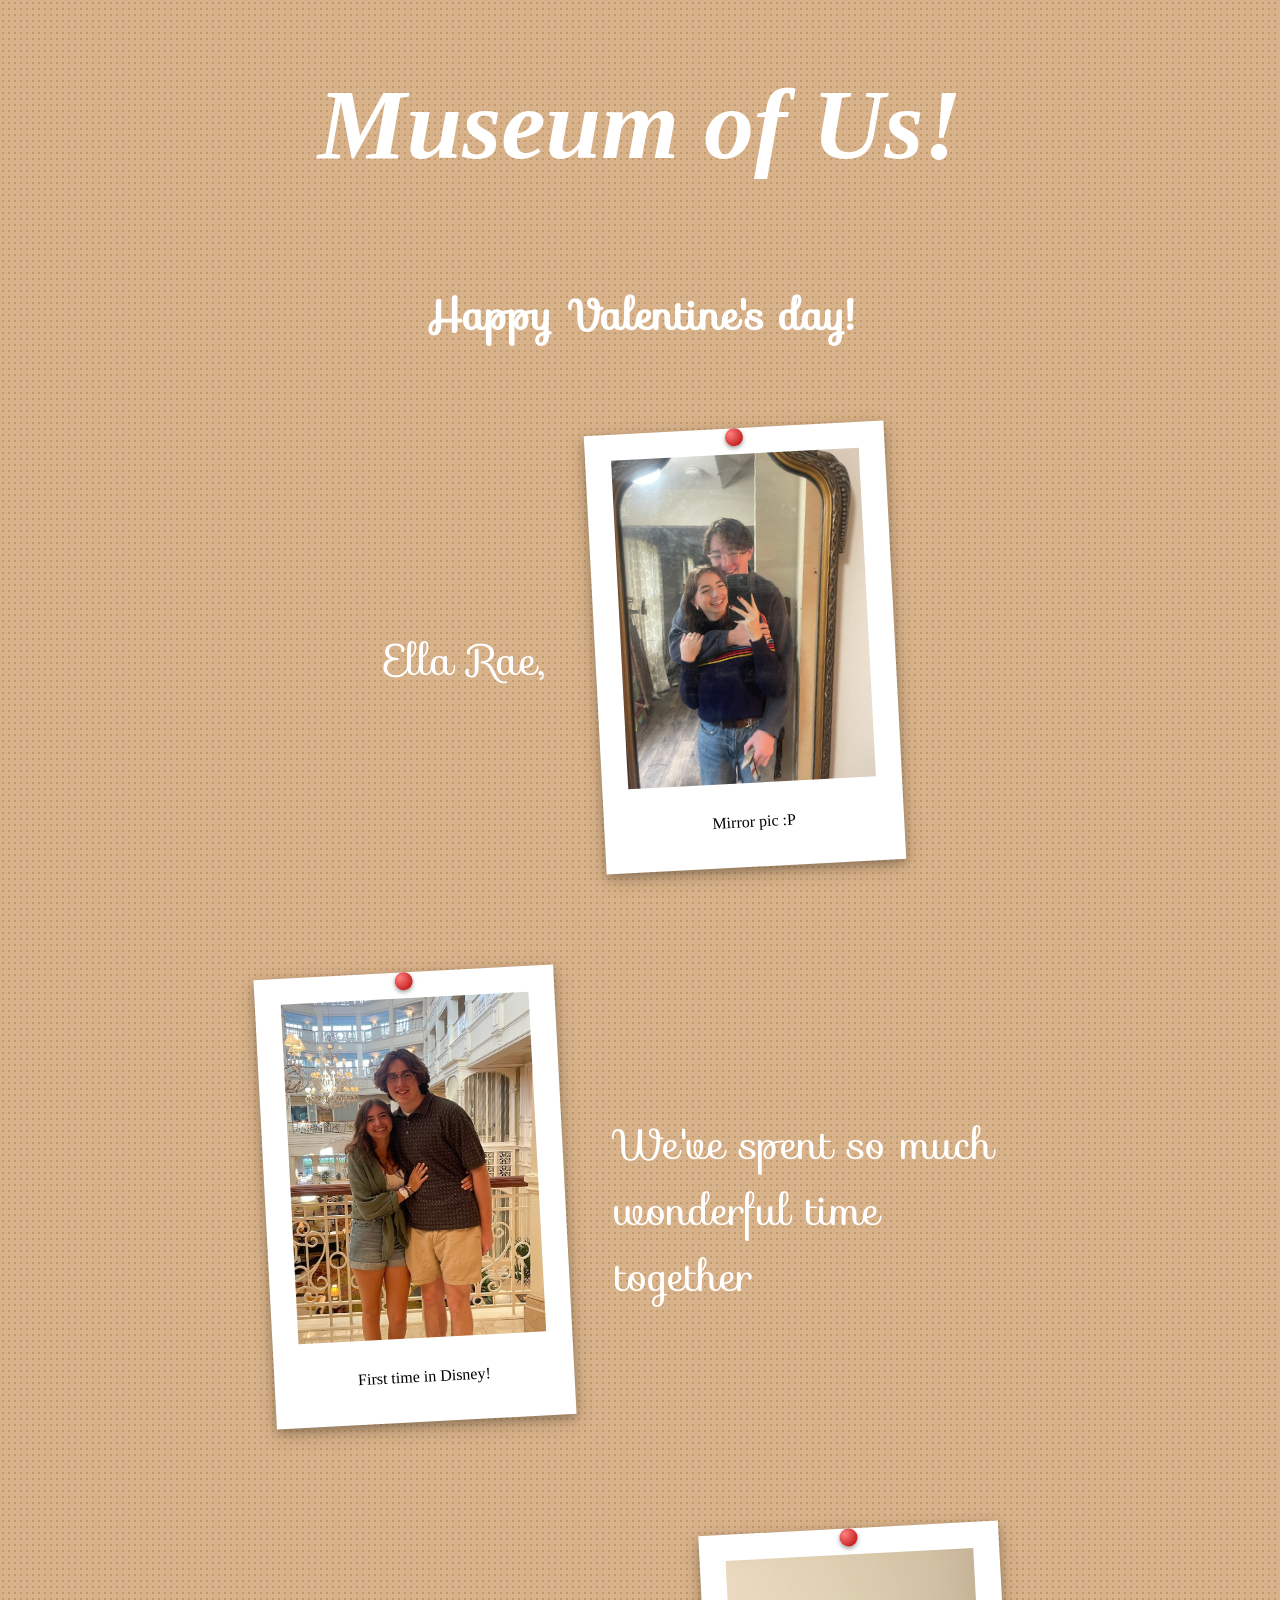
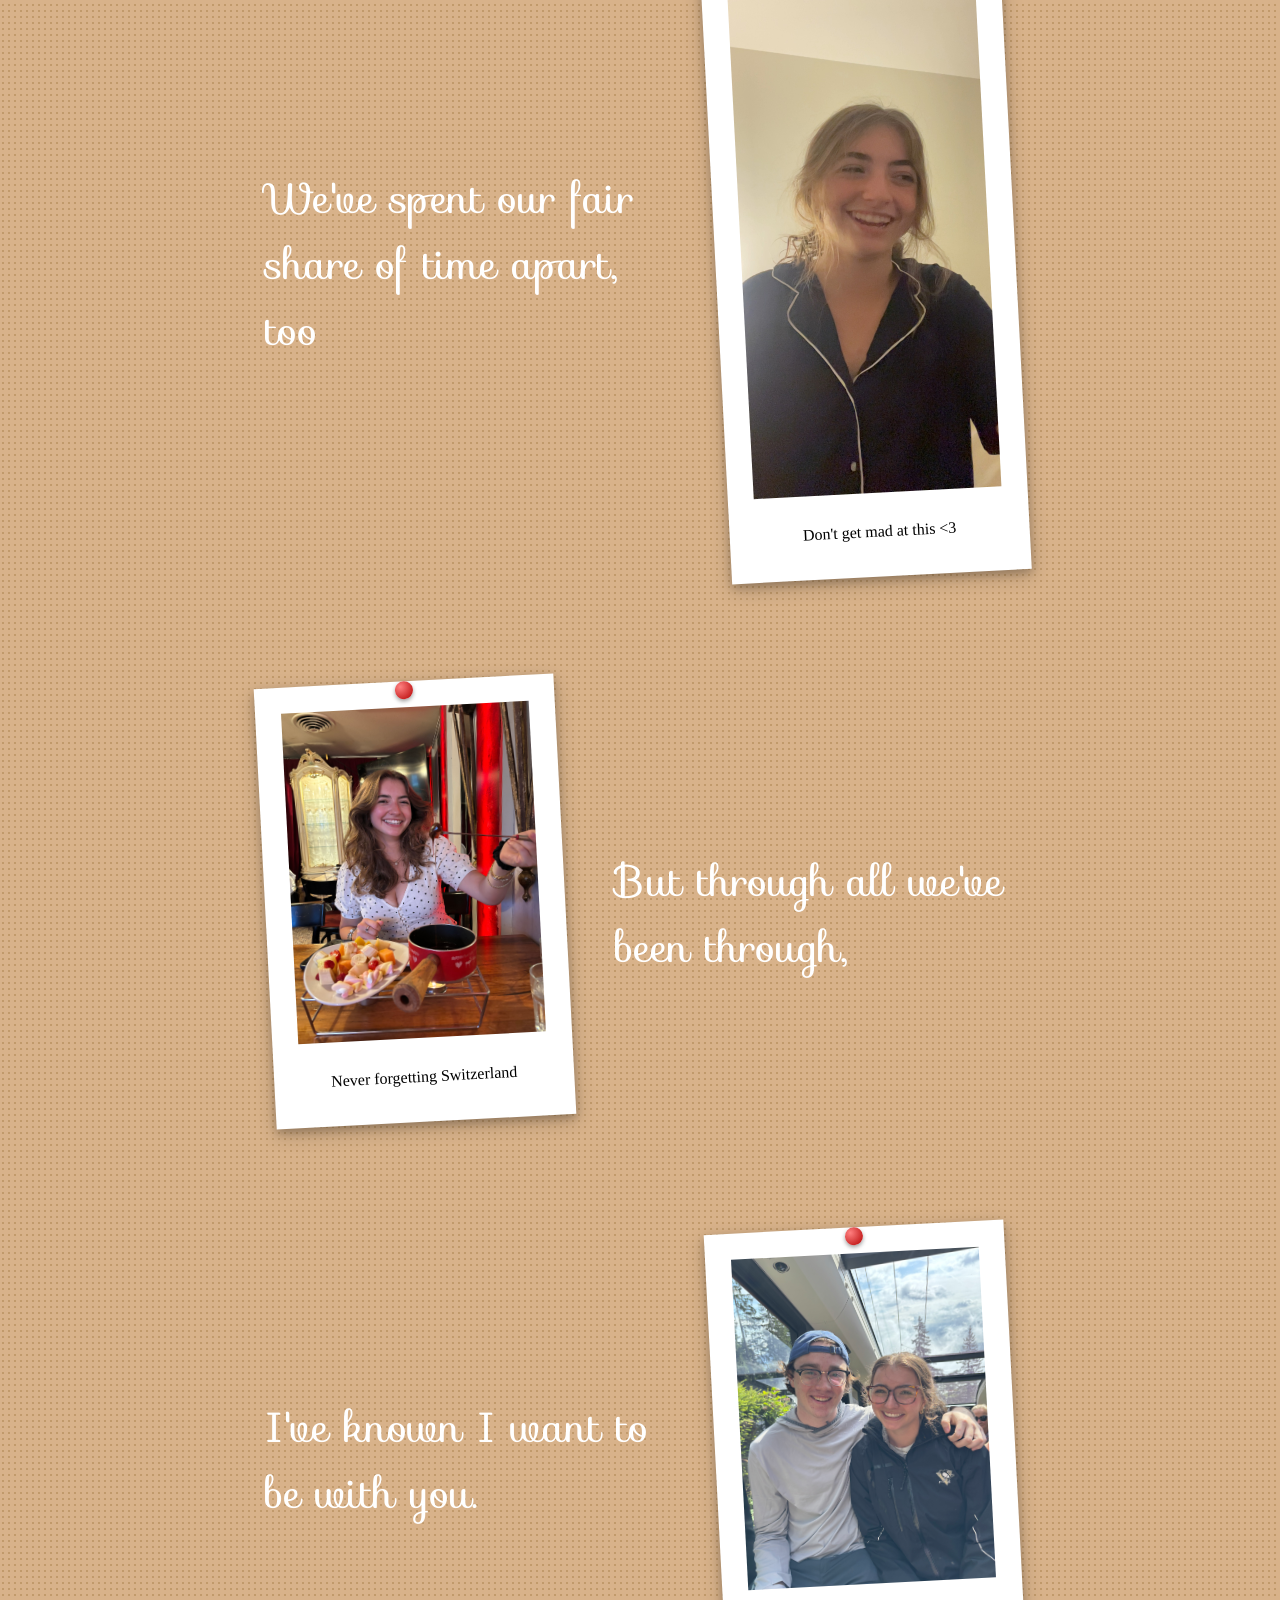
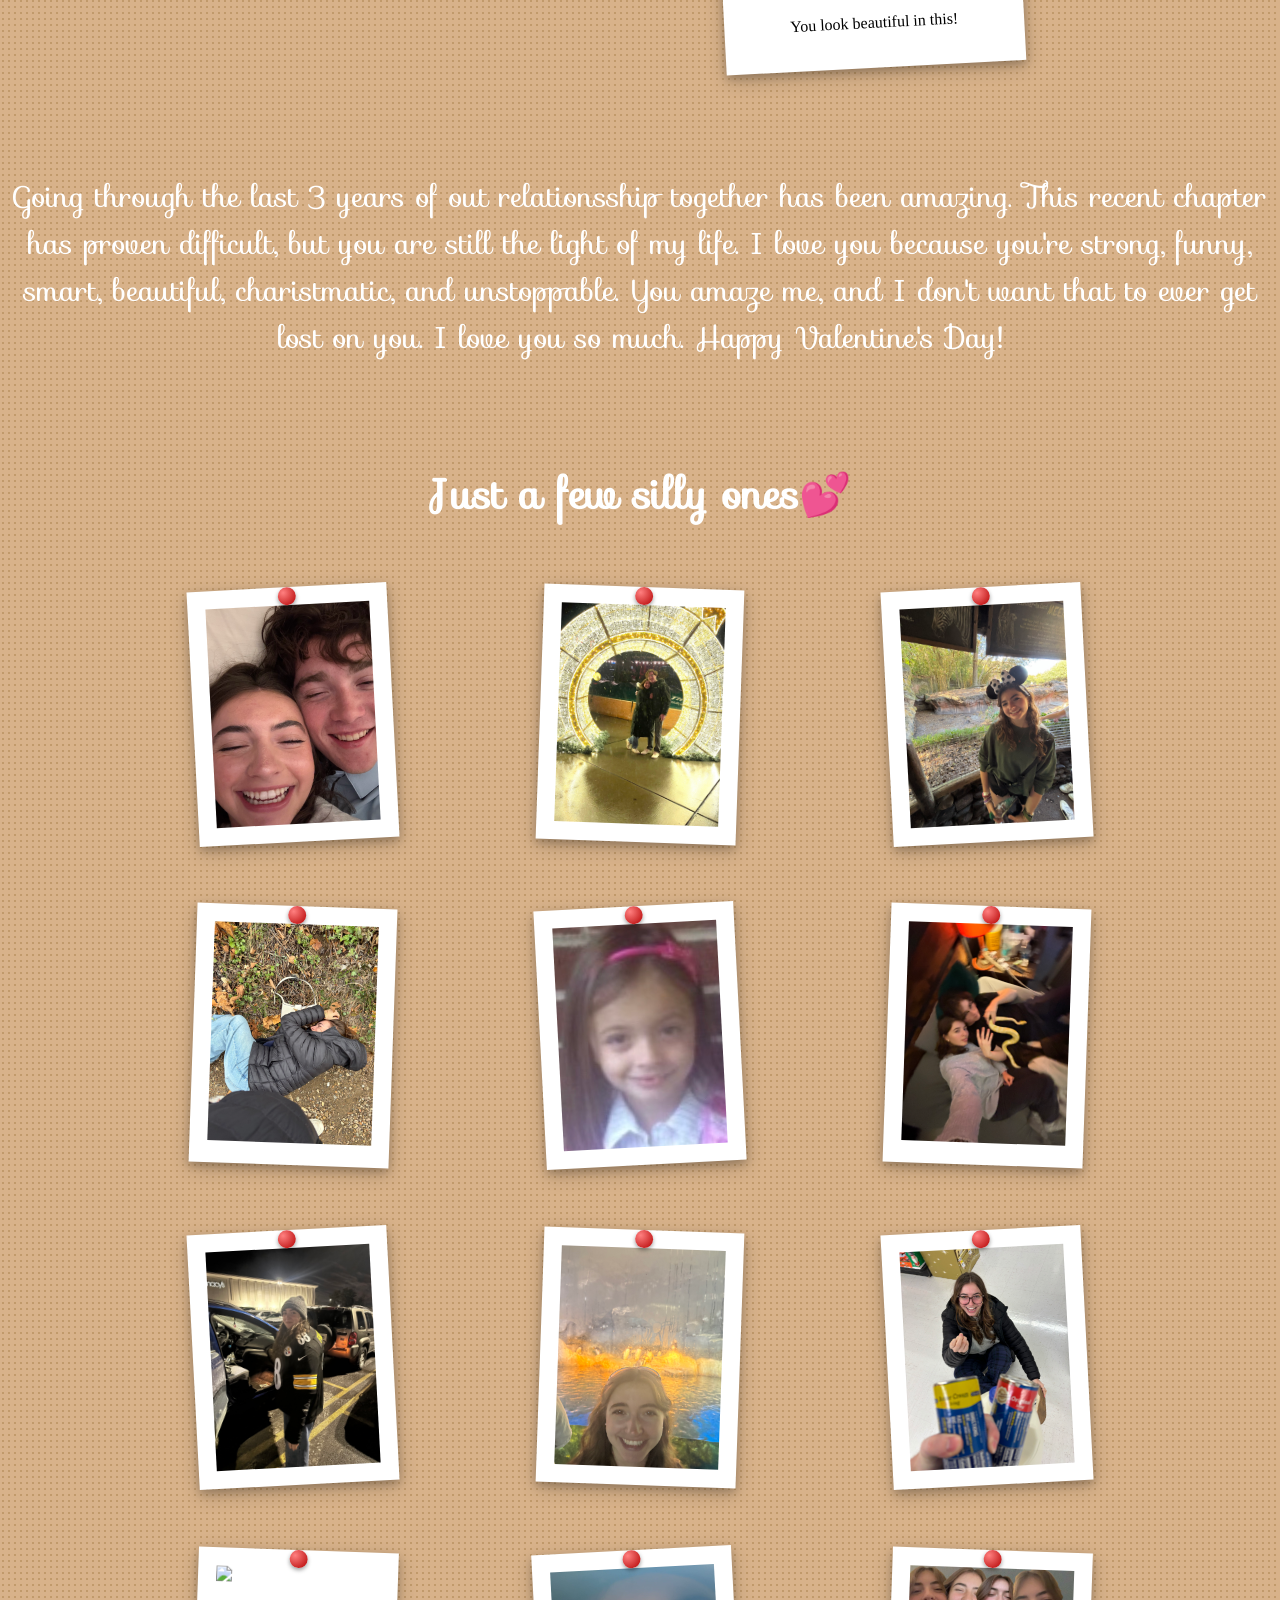
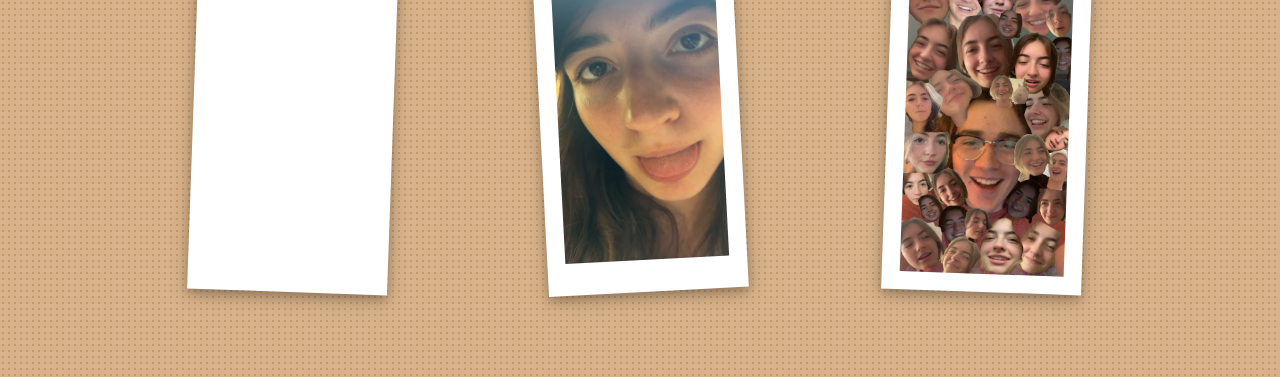
==== index.html @ eb1acf4a "Rename Love.html to index.html" ====
<!DOCTYPE html>
<html lang="en">
<head>
    <meta charset="UTF-8">
    <title>Happy Valentine's Day!</title>
    <link rel="stylesheet" href="Love.css">
    <link rel="stylesheet" href="https://fonts.googleapis.com/css?family=Sofia">
</head>
<body>
    <h1>Museum of Us!</h1>

    <h2 class="gallery-title">
        Happy Valentine's day!
    </h2>


<div class="row right">
  <div class="polaroid">
    <img src="FE648D5F-FF96-4339-B266-048A8FA4B8FD_1_201_a.jpeg">
    <div class="container">
      <p>Mirror pic :P</p>
    </div>
  </div>

  <div class="text">
    Ella Rae,
  </div>
</div>

<div class="row left">
  <div class="polaroid">
    <img src="A79AAF36-A0E9-4FE6-902E-DC66E10CE543.jpeg">
    <div class="container">
      <p>First time in Disney!</p>
    </div>
  </div>

  <div class="text">
    We've spent so much wonderful time together
  </div>
</div>

<div class="row right">
  <div class="polaroid">
    <img src="ellaft.jpeg">
    <div class="container">
      <p>Don't get mad at this <3</p>
    </div>
  </div>

  <div class="text">
    We've spent our fair share of time apart, too
  </div>
</div>

<div class="row left">
  <div class="polaroid">
    <img src="IMG_7657.jpeg">
    <div class="container">
      <p>Never forgetting Switzerland</p>
    </div>
  </div>

  <div class="text">
    But through all we've been through,
  </div>
</div>

<div class="row right">
  <div class="polaroid">
    <img src="IMG_7672.jpeg">
    <div class="container">
      <p>You look beautiful in this!</p>
    </div>
  </div>

  <div class="text">
    I've known I want to be with you.
  </div>
</div>

<p class = "heartfeltMessage">
    Going through the last 3 years of out relationsship together has been amazing. This recent chapter has proven difficult, but you are still the light of my life. I love you because you're strong, funny, smart, beautiful, charistmatic, and unstoppable. You amaze me, and I don't want that to ever get lost on you. I love you so much. Happy Valentine's Day!
</p1>

<h2 class="gallery-title">Just a few silly ones💕</h2>

<div class="polaroid-grid">
  <div class="polaroid">
    <img src="0C4DFBE9-C5E0-4404-B04A-B69EA50B0DDC.jpeg">
  </div>
  <div class="polaroid">
    <img src="9ADC3E48-E852-45F6-AC04-B742553343AC_1_201_a.jpeg">
  </div>
  <div class="polaroid">
    <img src="9FDC1A21-2BAB-4E47-A02D-D4B5FC3E8DA6.jpeg">
  </div>
  <div class="polaroid">
    <img src="840967DE-530D-4FD6-8E19-C689F5546C60.jpeg">
  </div>
  <div class="polaroid">
    <img src="6928500D-A2A8-42E8-9A0B-D8FB3236AA26_4_5005_c.jpeg">
  </div>
  <div class="polaroid">
    <img src="A0D3555D-60BD-44D2-830A-140F1077F35B.jpeg">
  </div>
  <div class="polaroid">
    <img src="B34D8E74-71FD-46D0-9D19-577A5DF55568.jpeg">
  </div>
  <div class="polaroid">
    <img src="D10C3EE1-E97E-4730-89FC-90CFB016E3D3.jpeg">
  </div>
  <div class="polaroid">
    <img src="F98C5DC7-B96E-4959-8698-88F04F122800.jpeg">
  </div>
  <div class="polaroid">
    <img src="lp_image.jpeg">
  </div>
  <div class="polaroid">
    <img src="IMG_8205.jpeg">
  </div>
  <div class="polaroid">
    <img src="IMG_8207.jpeg">
  </div>
</div>


</body>
</html>
---- Love.css ----
h1 {
    color: white;
    font-style: italic;
    font-family: cursive;
    font-size: 100px;
    text-align: center;
}

.heartfeltMessage {
    color: white;
    font-family: "sofia";
    font-size: 30px;
    text-align: center;
}

.text {
  color: white;
  font-family: "Sofia";
  font-size: 42px;
  max-width: 400px;
}

.row {
  display: flex;
  align-items: center;
  justify-content: center;
  gap: 50px;
  margin: 80px 0;
}

.row.right {
  flex-direction: row-reverse;
}

body {
  background-color: #d8b28a;
  background-image: radial-gradient(#c19a6b 1px, transparent 1px);
  background-size: 6px 6px;
}


.polaroid {
  width: 300px;
  background-color: white;
  padding: 20px;
  padding-bottom: 20px; /* thicker bottom like real polaroid */
  box-shadow: 0 4px 8px rgba(0,0,0,0.2), 0 6px 20px rgba(0,0,0,0.19);
  margin-bottom: 25px;
  box-sizing: border-box;
  position: relative;
}

/* Red push pin */
.polaroid::before {
  content: "";
  width: 18px;
  height: 18px;
  background: radial-gradient(circle at 30% 30%, #ff8080, #b30000);
  border-radius: 50%;
  position: absolute;
  top: 0px;
  left: 50%;
  transform: translateX(-50%);
  box-shadow: 0 2px 4px rgba(0,0,0,0.4);
}

/* Tilt variation */
.polaroid:nth-child(odd) {
  transform: rotate(-3deg);
}

.polaroid:nth-child(even) {
  transform: rotate(2deg);
}

/* Image centered with even frame */
.polaroid img {
  width: 100%;
  display: block;
  border: 6px solid white; /* ensures equal left/right frame */
  box-sizing: border-box;
  margin: 0 auto;
}

/* Caption */
.container {
  text-align: center;
  padding-top: 8px;

}

.gallery-title {
  text-align: center;
  color: white;
  font-family: "Sofia";
  font-size: 42px;
  margin-top: 100px;
}

.polaroid-grid {
  display: grid;
  grid-template-columns: repeat(3, 1fr);
  gap: 40px;
  max-width: 1000px;
  margin: 60px auto;
  justify-items: center;
}

.polaroid-grid .polaroid {
  width: 200px;
  padding: 12px;
}
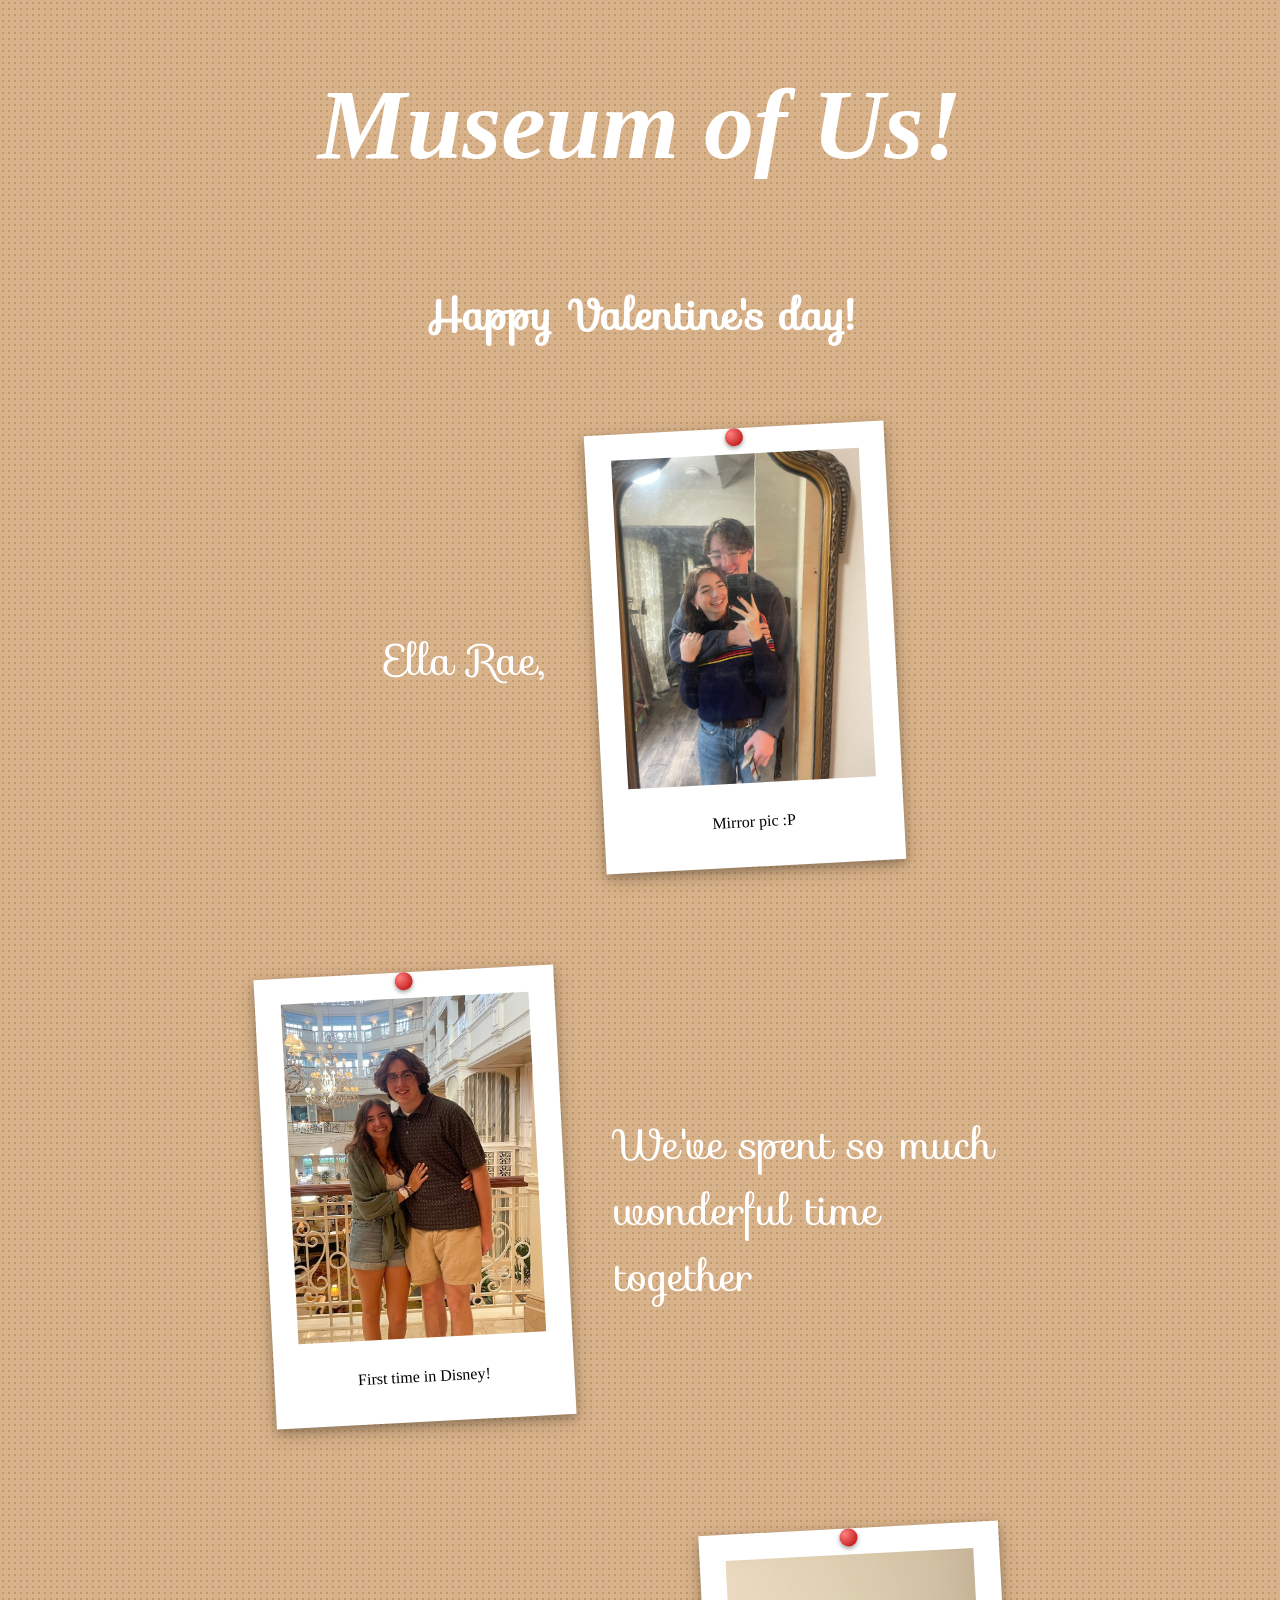
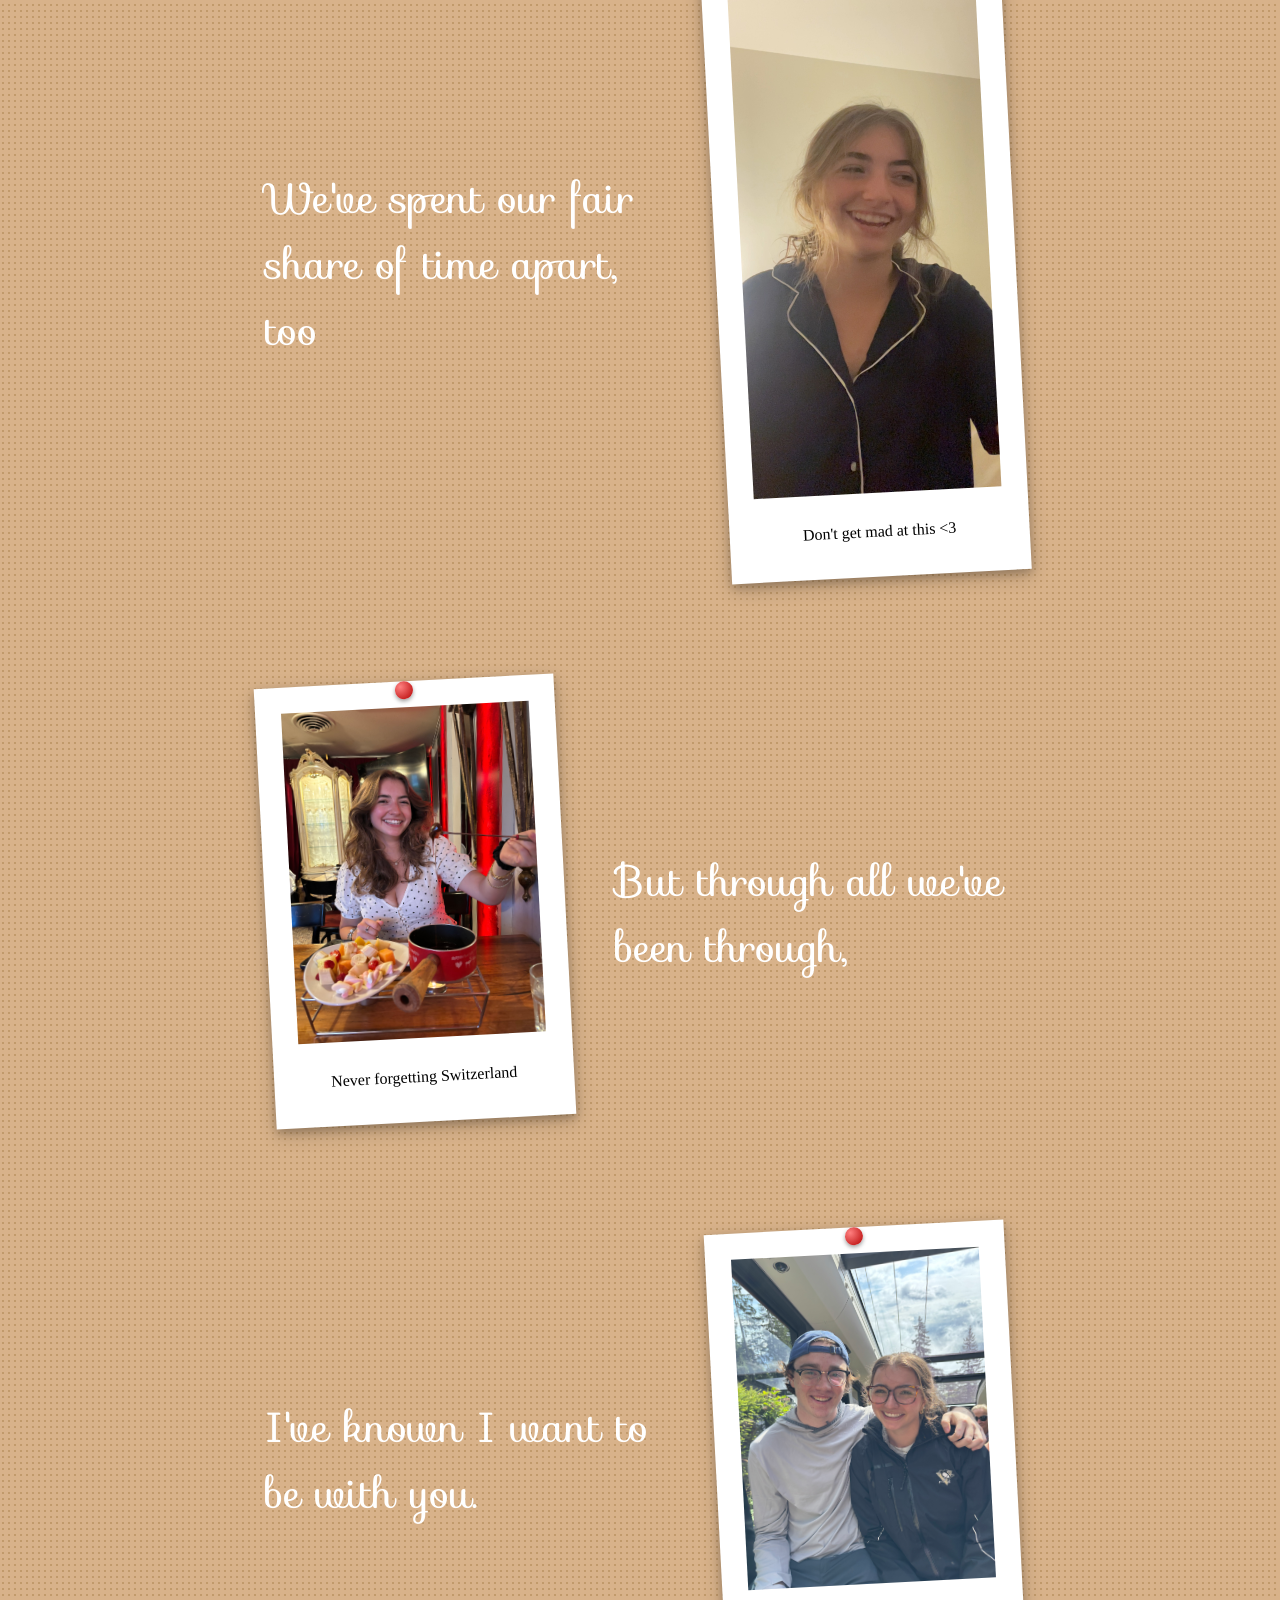
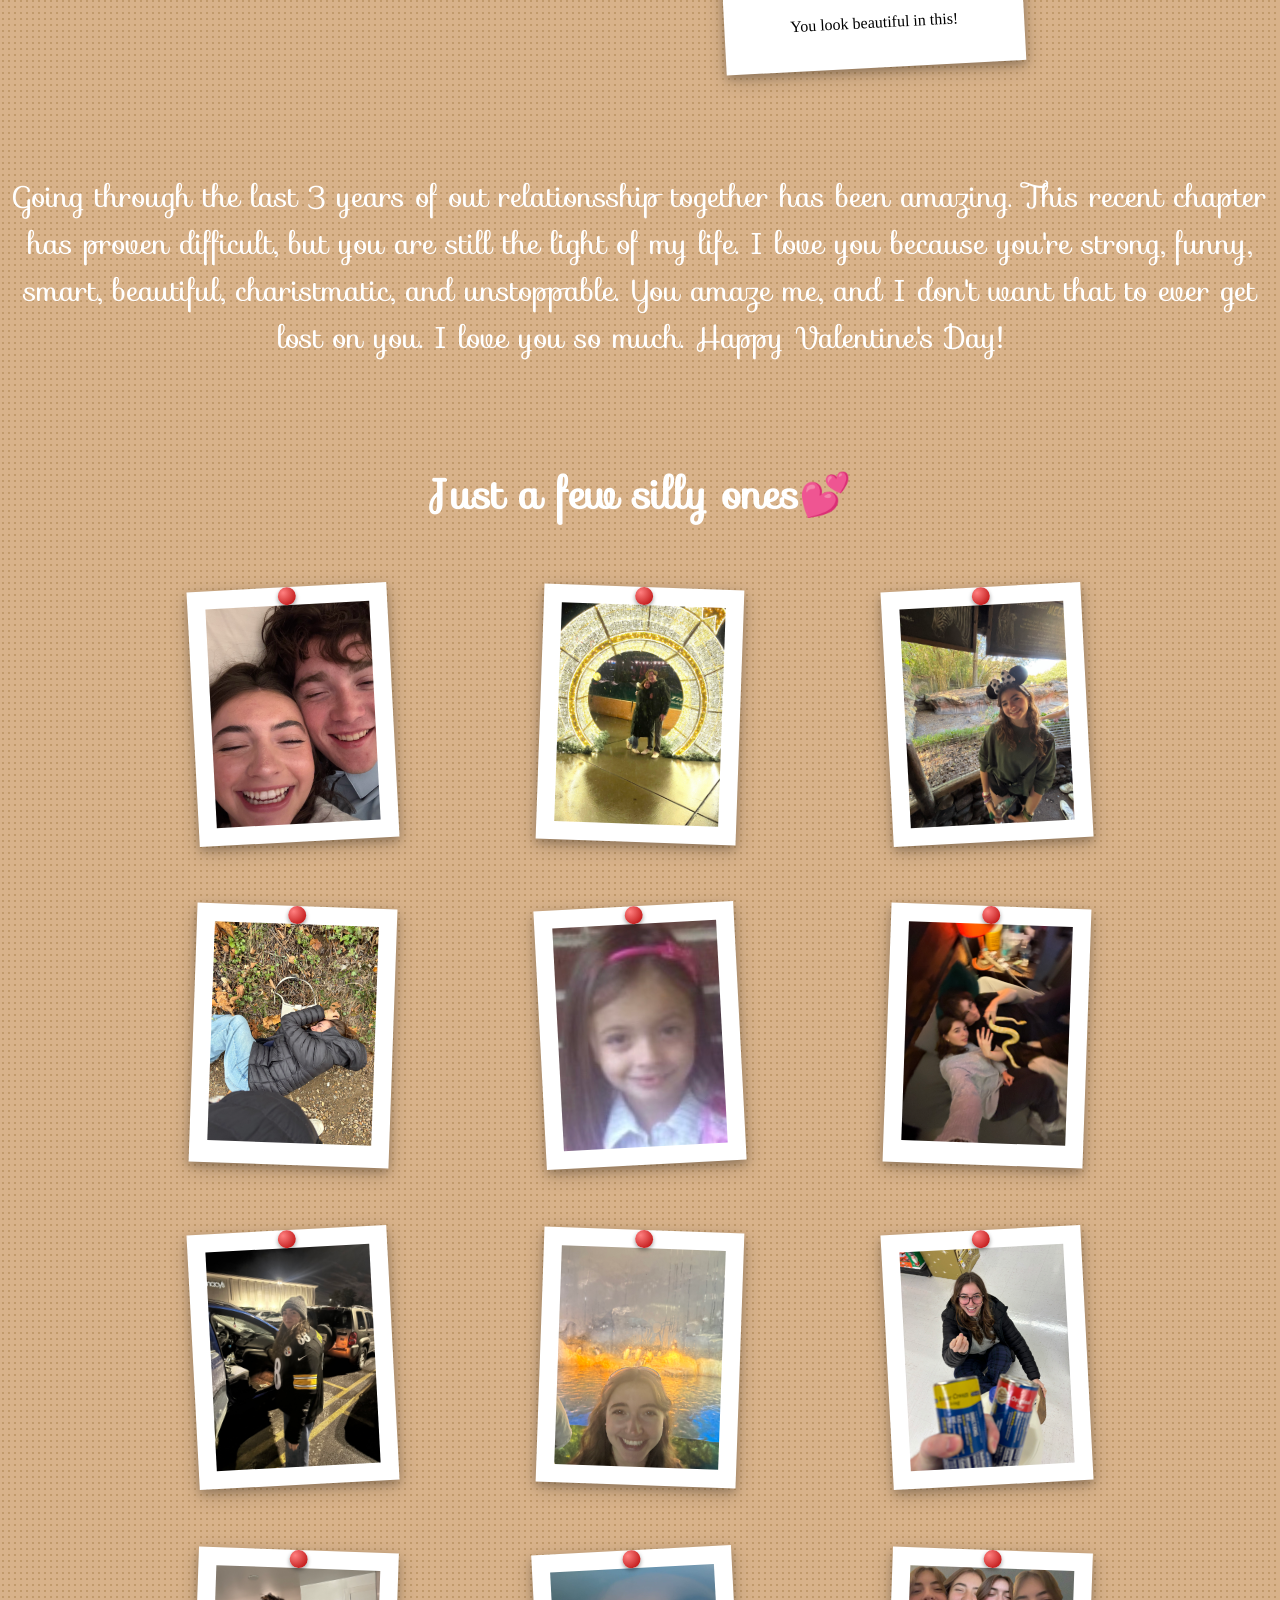
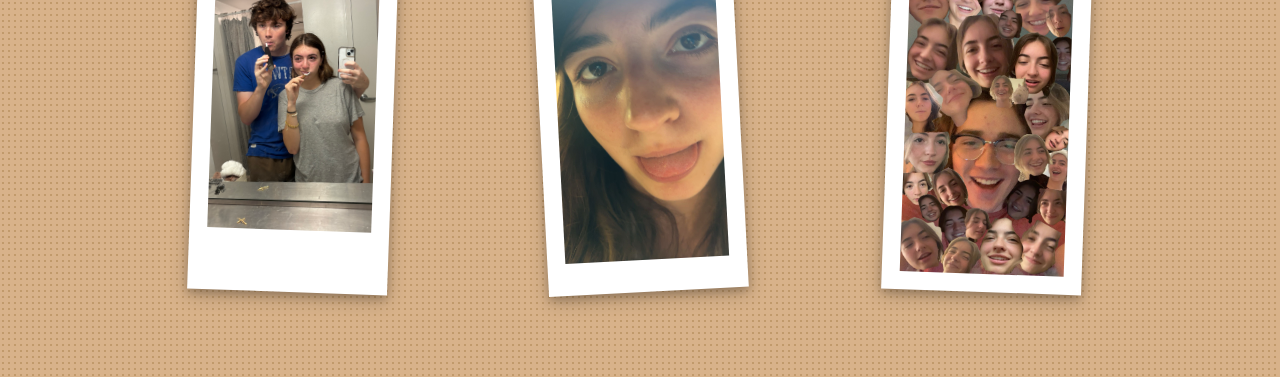
==== commit 4ddbdb53: "Replace lp_image.jpeg with new image" ====
--- a/index.html
+++ b/index.html
@@ -114,7 +114,7 @@
     <img src="F98C5DC7-B96E-4959-8698-88F04F122800.jpeg">
   </div>
   <div class="polaroid">
-    <img src="lp_image.jpeg">
+    <img src="565629E9-43C9-45C1-8EE5-B5AC289DB861.jpeg">
   </div>
   <div class="polaroid">
     <img src="IMG_8205.jpeg">
--- a/Love.css
+++ b/Love.css
@@ -1,3 +1,9 @@
+body {
+  background-color: #d8b28a;
+  background-image: radial-gradient(#c19a6b 1px, transparent 1px);
+  background-size: 6px 6px;
+}
+
 h1 {
     color: white;
     font-style: italic;
@@ -30,12 +36,6 @@
 
 .row.right {
   flex-direction: row-reverse;
-}
-
-body {
-  background-color: #d8b28a;
-  background-image: radial-gradient(#c19a6b 1px, transparent 1px);
-  background-size: 6px 6px;
 }
 
 
@@ -109,4 +109,4 @@
 .polaroid-grid .polaroid {
   width: 200px;
   padding: 12px;
-}+}
